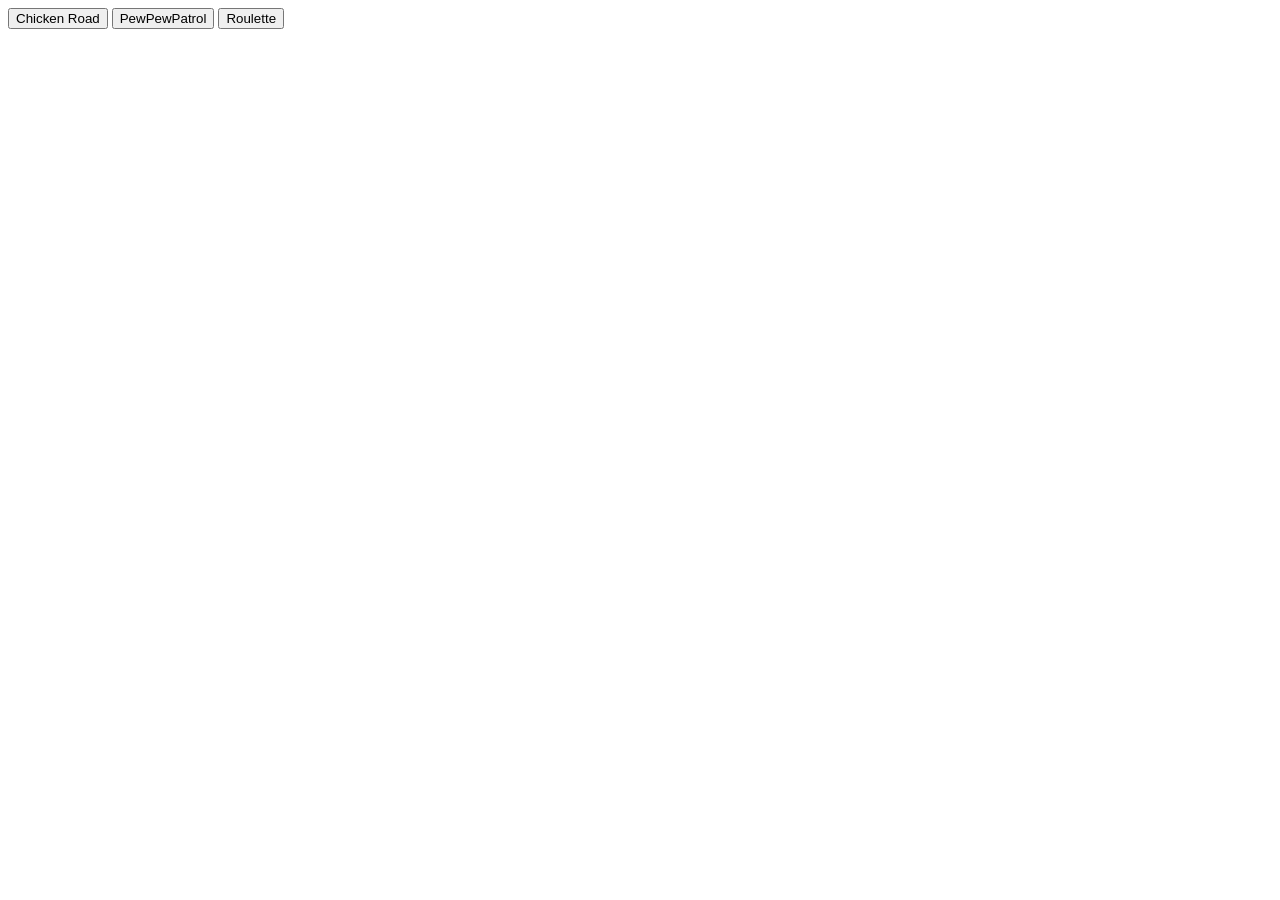
==== index.html @ da9dd85b "Kuben roulette" ====
<!DOCTYPE html>
<html lang="en">
<head>
    <meta charset="UTF-8">
    <meta name="viewport" content="width=device-width, initial-scale=1.0">
    <title>Kubaen Games</title>
</head>
<body>

    <a href="/Chicken Road/index.html"><button>Chicken Road</button></a>
    <a href="/PewPewPatrol/index.html"><button>PewPewPatrol</button></a>
    <a href="/Roulette/index.html"><button>Roulette</button></a>
    
</body>
</html>
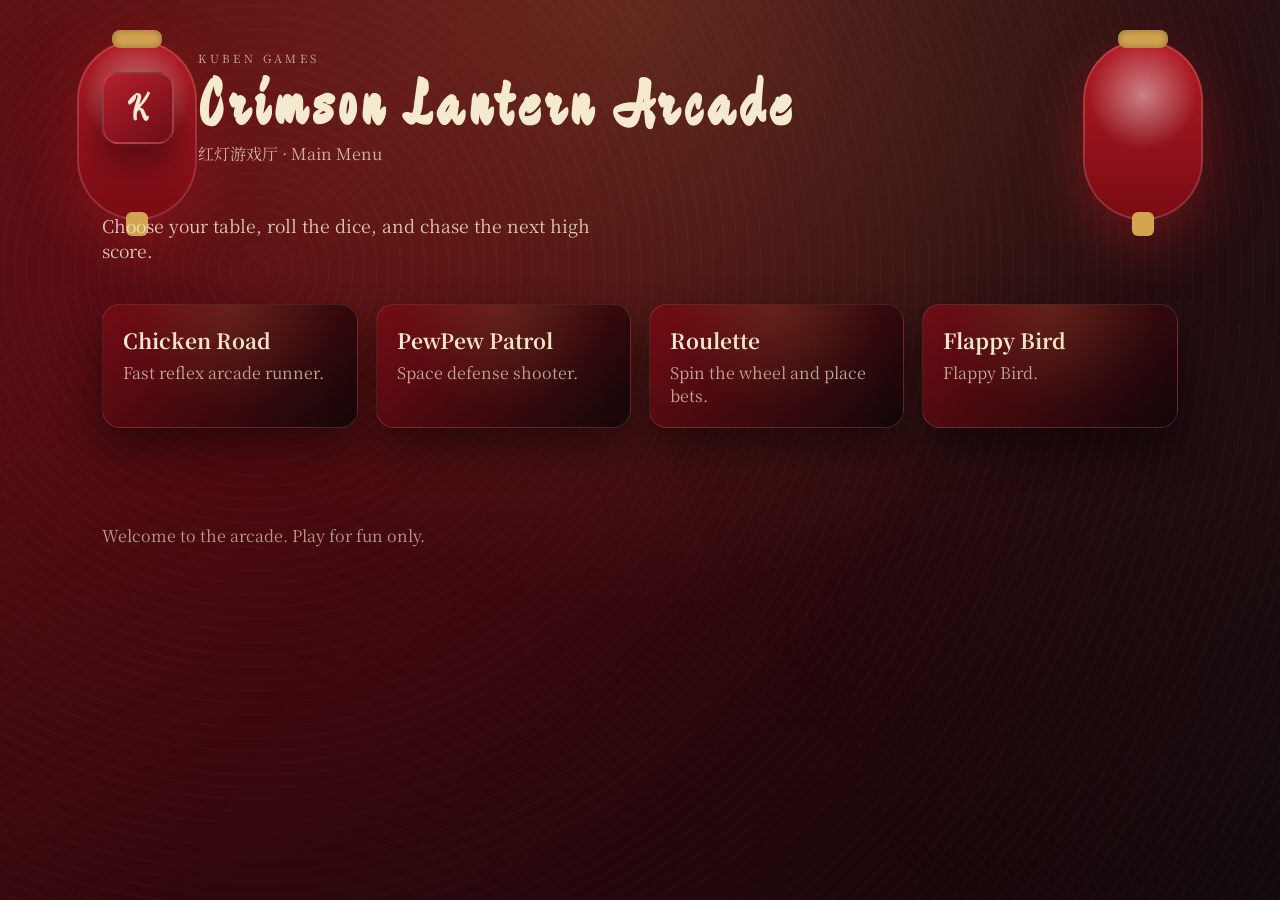
==== commit 15419c8e: "Roulett fix and added flappy bird" ====
--- a/index.html
+++ b/index.html
@@ -1,15 +1,54 @@
 <!DOCTYPE html>
 <html lang="en">
+
 <head>
-    <meta charset="UTF-8">
-    <meta name="viewport" content="width=device-width, initial-scale=1.0">
-    <title>Kubaen Games</title>
+    <meta charset="UTF-8" />
+    <meta name="viewport" content="width=device-width, initial-scale=1.0" />
+    <title>Kuben Arcade | Main Menu</title>
+    <link rel="stylesheet" href="main.css" />
 </head>
+
 <body>
+    <div class="lantern lantern-left"></div>
+    <div class="lantern lantern-right"></div>
 
-    <a href="/Chicken Road/index.html"><button>Chicken Road</button></a>
-    <a href="/PewPewPatrol/index.html"><button>PewPewPatrol</button></a>
-    <a href="/Roulette/index.html"><button>Roulette</button></a>
-    
+    <header class="top-bar">
+        <div class="seal">K</div>
+        <div class="title-block">
+            <p class="eyebrow">Kuben Games</p>
+            <h1>Crimson Lantern Arcade</h1>
+            <p class="subtitle">红灯游戏厅 · Main Menu</p>
+        </div>
+    </header>
+
+    <main class="menu">
+        <section class="intro">
+            <p>Choose your table, roll the dice, and chase the next high score.</p>
+        </section>
+
+        <section class="grid">
+            <a class="game-card" href="/Chicken Road/index.html">
+                <h2>Chicken Road</h2>
+                <p>Fast reflex arcade runner.</p>
+            </a>
+            <a class="game-card" href="/PewPewPatrol/index.html">
+                <h2>PewPew Patrol</h2>
+                <p>Space defense shooter.</p>
+            </a>
+            <a class="game-card" href="/Roulette/index.html">
+                <h2>Roulette</h2>
+                <p>Spin the wheel and place bets.</p>
+            </a>
+            <a class="game-card" href="/Flappy Bird/index.html">
+                <h2>Flappy Bird</h2>
+                <p>Flappy Bird.</p>
+            </a>
+        </section>
+    </main>
+
+    <footer class="footer">
+        <p>Welcome to the arcade. Play for fun only.</p>
+    </footer>
 </body>
-</html>
+
+</html>
--- a/main.css
+++ b/main.css
@@ -0,0 +1,212 @@
+@import url("https://fonts.googleapis.com/css2?family=Ma+Shan+Zheng&family=Noto+Serif+SC:wght@400;600&display=swap");
+
+:root {
+  --ink: #120709;
+  --crimson: #7a0b14;
+  --crimson-deep: #4d0710;
+  --gold: #d4a450;
+  --jade: #1f7a5f;
+  --cream: #f5e9d0;
+  --shadow: 0 20px 40px rgba(0, 0, 0, 0.45);
+}
+
+* {
+  box-sizing: border-box;
+}
+
+body {
+  margin: 0;
+  font-family: "Noto Serif SC", serif;
+  color: var(--cream);
+  background: radial-gradient(circle at top, rgba(212, 164, 80, 0.2), transparent 55%),
+    radial-gradient(circle at 20% 20%, rgba(122, 11, 20, 0.45), transparent 60%),
+    linear-gradient(135deg, var(--crimson-deep), var(--ink));
+  min-height: 100vh;
+  position: relative;
+  overflow-x: hidden;
+}
+
+body::before {
+  content: "";
+  position: fixed;
+  inset: 0;
+  background: repeating-radial-gradient(circle at 20% 30%, rgba(255, 255, 255, 0.05) 0 2px, transparent 2px 12px);
+  opacity: 0.3;
+  pointer-events: none;
+  z-index: 0;
+}
+
+body::after {
+  content: "";
+  position: fixed;
+  inset: 0;
+  background: linear-gradient(120deg, rgba(212, 164, 80, 0.05), transparent 40%),
+    linear-gradient(-120deg, rgba(31, 122, 95, 0.08), transparent 50%);
+  pointer-events: none;
+  z-index: 0;
+}
+
+.lantern {
+  position: fixed;
+  top: 40px;
+  width: 120px;
+  height: 180px;
+  background: radial-gradient(circle at 50% 30%, rgba(255, 255, 255, 0.45), transparent 40%),
+    linear-gradient(180deg, #b31b25, #7a0b14);
+  border-radius: 60px;
+  box-shadow: 0 20px 60px rgba(179, 27, 37, 0.45);
+  border: 2px solid rgba(255, 255, 255, 0.15);
+  z-index: 1;
+}
+
+.lantern::before {
+  content: "";
+  position: absolute;
+  top: -12px;
+  left: 50%;
+  transform: translateX(-50%);
+  width: 50px;
+  height: 18px;
+  background: var(--gold);
+  border-radius: 8px;
+  box-shadow: inset 0 0 8px rgba(0, 0, 0, 0.3);
+}
+
+.lantern::after {
+  content: "";
+  position: absolute;
+  bottom: -18px;
+  left: 50%;
+  transform: translateX(-50%);
+  width: 22px;
+  height: 24px;
+  background: var(--gold);
+  border-radius: 6px;
+}
+
+.lantern-left {
+  left: 6vw;
+}
+
+.lantern-right {
+  right: 6vw;
+}
+
+.top-bar,
+.menu,
+.footer {
+  position: relative;
+  z-index: 2;
+}
+
+.top-bar {
+  display: flex;
+  gap: 24px;
+  align-items: center;
+  padding: 50px 8vw 30px;
+}
+
+.seal {
+  width: 72px;
+  height: 72px;
+  border-radius: 16px;
+  background: linear-gradient(145deg, #b51f2c, #6c0d16);
+  border: 2px solid rgba(255, 255, 255, 0.15);
+  display: grid;
+  place-items: center;
+  font-family: "Ma Shan Zheng", cursive;
+  font-size: 2.4rem;
+  color: var(--cream);
+  box-shadow: var(--shadow);
+}
+
+.title-block h1 {
+  margin: 0;
+  font-family: "Ma Shan Zheng", cursive;
+  font-size: clamp(2.4rem, 5vw, 4rem);
+  letter-spacing: 0.08em;
+}
+
+.eyebrow {
+  text-transform: uppercase;
+  letter-spacing: 0.3em;
+  font-size: 0.7rem;
+  margin: 0 0 6px;
+  color: rgba(245, 233, 208, 0.7);
+}
+
+.subtitle {
+  margin: 6px 0 0;
+  color: rgba(245, 233, 208, 0.75);
+}
+
+.menu {
+  padding: 0 8vw 60px;
+  display: grid;
+  gap: 24px;
+}
+
+.intro {
+  font-size: 1.1rem;
+  max-width: 520px;
+  color: rgba(245, 233, 208, 0.85);
+}
+
+.grid {
+  display: grid;
+  grid-template-columns: repeat(auto-fit, minmax(220px, 1fr));
+  gap: 18px;
+}
+
+.game-card {
+  background: linear-gradient(135deg, rgba(122, 11, 20, 0.85), rgba(18, 7, 9, 0.95));
+  border: 1px solid rgba(255, 255, 255, 0.12);
+  border-radius: 18px;
+  padding: 20px;
+  text-decoration: none;
+  color: var(--cream);
+  box-shadow: var(--shadow);
+  position: relative;
+  overflow: hidden;
+  transition: transform 0.2s ease, border-color 0.2s ease;
+}
+
+.game-card::after {
+  content: "";
+  position: absolute;
+  inset: 0;
+  background: radial-gradient(circle at top, rgba(212, 164, 80, 0.25), transparent 60%);
+  opacity: 0.6;
+  pointer-events: none;
+}
+
+.game-card h2 {
+  margin: 0 0 6px;
+  font-size: 1.3rem;
+}
+
+.game-card p {
+  margin: 0;
+  color: rgba(245, 233, 208, 0.7);
+}
+
+.game-card:hover {
+  transform: translateY(-4px);
+  border-color: var(--gold);
+}
+
+.footer {
+  padding: 20px 8vw 40px;
+  color: rgba(245, 233, 208, 0.65);
+}
+
+@media (max-width: 720px) {
+  .top-bar {
+    flex-direction: column;
+    align-items: flex-start;
+  }
+
+  .lantern {
+    display: none;
+  }
+}
